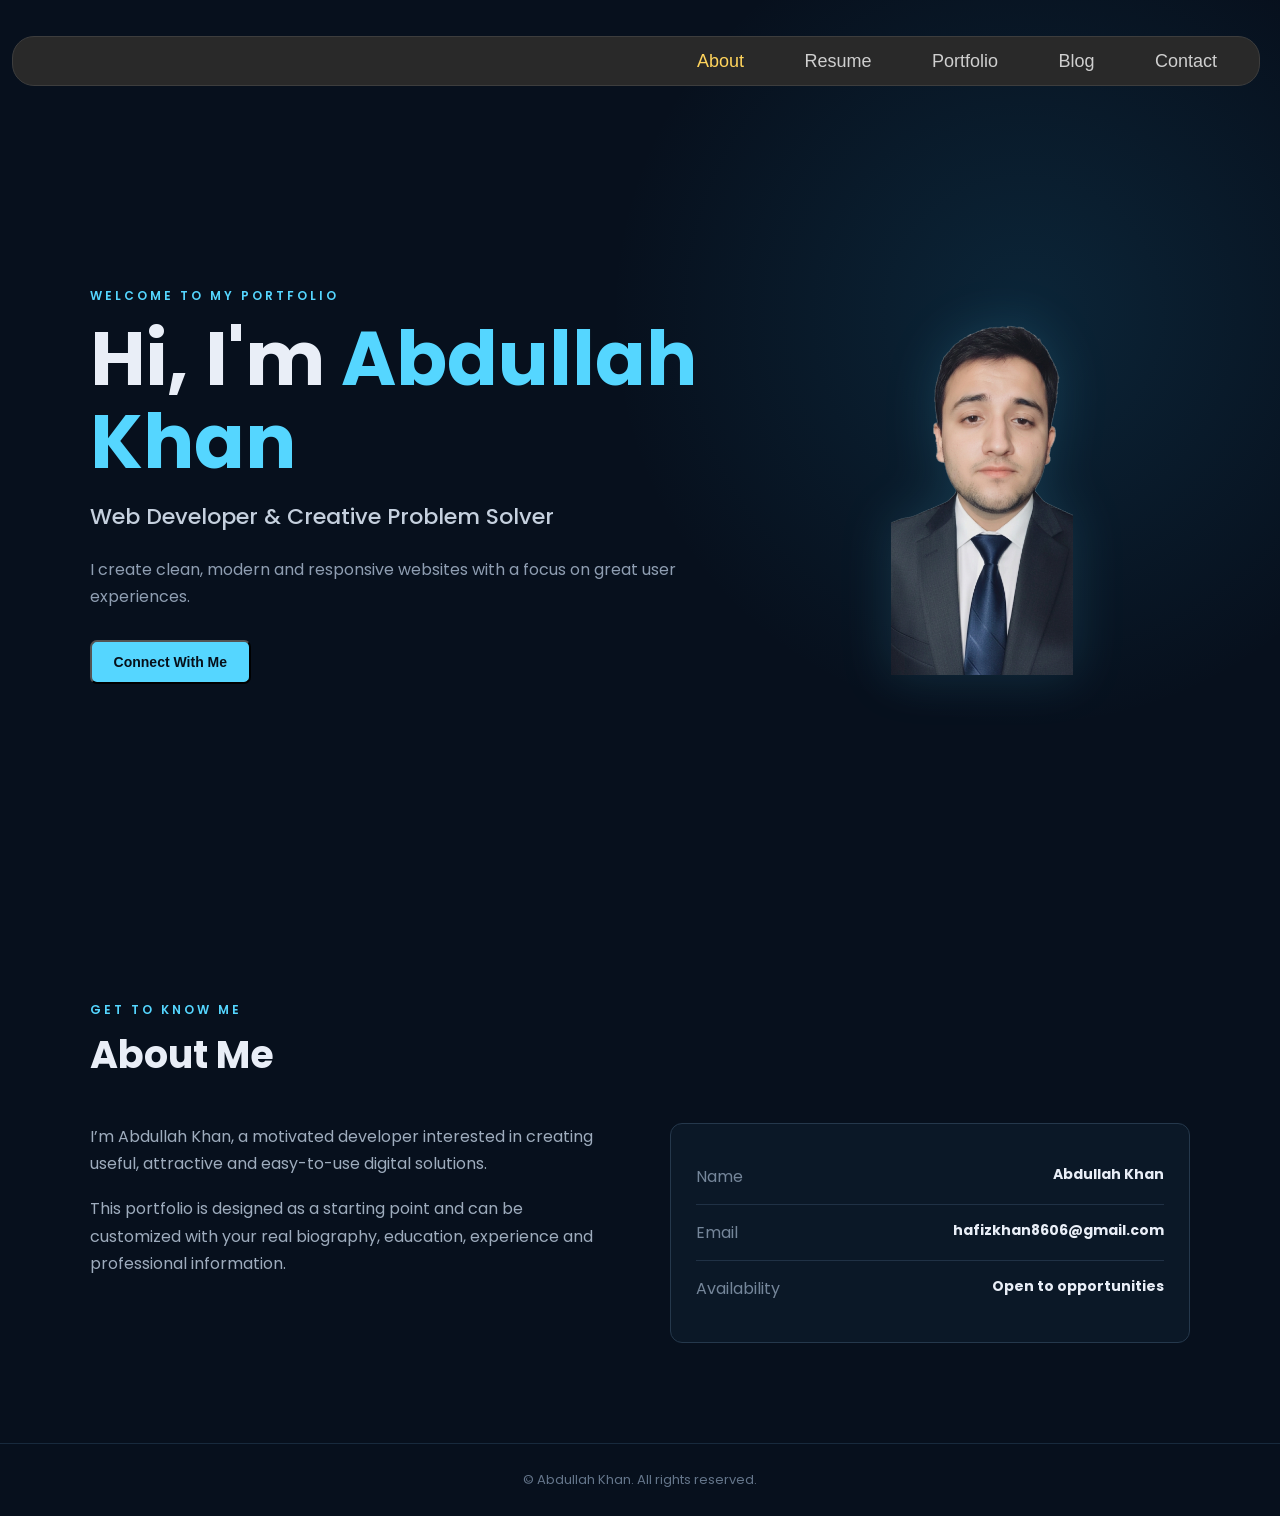
==== index.html @ 85e7c12f "Update website" ====
<!DOCTYPE html>
<html lang="en">
<head>
  <meta charset="UTF-8">
  <meta name="viewport" content="width=device-width, initial-scale=1.0">
  <title>Abdullah Khan | Programmer</title>
  <meta name="description" content="Abdullah Khan - Personal Portfolio">
  <link rel="preconnect" href="https://fonts.googleapis.com">
  <link rel="preconnect" href="https://fonts.gstatic.com" crossorigin>
  <link href="https://fonts.googleapis.com/css2?family=Poppins:wght@300;400;500;600;700;800&display=swap" rel="stylesheet">
  <link rel="stylesheet" href="style.css">
</head>
<body>
  <header class="header">
    <nav class="nav">
        <a href="#about" class="active">About</a>
        <a href="#resume">Resume</a>
        <a href="#portfolio">Portfolio</a>
        <a href="blog.html">Blog</a>
        <a href="#contact">Contact</a>
    </nav>
</header>

  <main>

    <!-- HERO SECTION -->
    <section id="home" class="hero">

        <div class="hero-text">

            <p class="eyebrow">
                WELCOME TO MY PORTFOLIO
            </p>

            <h1>
                Hi, I'm <span>Abdullah Khan</span>
            </h1>

            <h2>
                Web Developer &amp; Creative Problem Solver
            </h2>

            <p class="intro">
                I create clean, modern and responsive websites
                with a focus on great user experiences.
            </p>

        <div class="buttons">

    <button type="button" class="btn primary" id="connectBtn">
        Connect With Me
    </button>

</div>
        </div>


        <!-- PROFILE PHOTO -->
        <div class="hero-photo">

            <img
                src="abdullah.png"
                alt="Abdullah Khan"
            >

        </div>

    </section>


    <!-- ABOUT SECTION -->
    <section id="about" class="section">

        <div class="section-heading">

            <p class="eyebrow">
                GET TO KNOW ME
            </p>

            <h2>
                About Me
            </h2>

        </div>


        <div class="about-grid">

            <div>

                <p>
                    I’m Abdullah Khan, a motivated developer
                    interested in creating useful, attractive
                    and easy-to-use digital solutions.
                </p>

                <p>
                    This portfolio is designed as a starting point
                    and can be customized with your real biography,
                    education, experience and professional information.
                </p>

            </div>


            <div class="info-box">

                <div>
                    <span>Name</span>
                    <strong>Abdullah Khan</strong>
                </div>

                <div>
                    <span>Email</span>
                    <strong>hafizkhan8606@gmail.com</strong>
                </div>

                <div>
                    <span>Availability</span>
                    <strong>Open to opportunities</strong>
                </div>

            </div>

        </div>

    </section>
  </main>

  <footer>
    <p>© <span id="year"></span> Abdullah Khan. All rights reserved.</p>
  </footer>

  <script src="script.js"></script>
  </body>
</html>
---- style.css ----
/* =========================
   RESET & GLOBAL
========================= */

* {
    margin: 0;
    padding: 0;
    box-sizing: border-box;
}

html {
    scroll-behavior: smooth;
}

body {
    font-family: Poppins, sans-serif;
    color: #e9eef7;
    background: #07101d;
    line-height: 1.7;
    overflow-x: hidden;
}

a {
    text-decoration: none;
    color: inherit;
}


/* =========================
   HEADER / NAVIGATION
========================= */

.header {
    position: fixed;
    top: 36px;
    left: 12px;
    right: 20px;

    height: 50px;
    padding: 0 42px;

    display: flex;
    align-items: center;
    justify-content: flex-end;

    background: #292929;
    border: 1px solid #3d3d3d;
    border-radius: 22px;

    z-index: 1000;
}

.nav {
    width: 520px;

    display: flex;
    align-items: center;
    justify-content: space-between;
}

.nav a {
    color: #cfcfcf;
    font-family: Arial, sans-serif;
    font-size: 18px;
    font-weight: 400;

    white-space: nowrap;

    transition: color 0.2s ease;
}

.nav a:hover,
.nav a.active {
    color: #ffd45c;
}


/* =========================
   HERO SECTION
========================= */

.hero {
    min-height: 100vh;

    padding: 150px 7% 80px;

    display: grid;
    grid-template-columns: 1.2fr 0.8fr;

    align-items: center;

    gap: 60px;

    background:
        radial-gradient(
            circle at 80% 35%,
            rgba(31, 132, 178, 0.18),
            transparent 35%
        );
}

.hero-text {
    min-width: 0;
}

.eyebrow {
    margin-bottom: 12px;

    color: #55d6ff;

    font-size: 12px;
    font-weight: 600;

    letter-spacing: 3px;
}

.hero h1 {
    margin-bottom: 15px;

    font-size: clamp(42px, 6vw, 75px);
    line-height: 1.1;
}

.hero-text h1 span {
    color: #55d6ff;
}

.hero h2 {
    margin-bottom: 20px;

    color: #c5d0de;

    font-size: 22px;
    font-weight: 500;
}

.intro {
    max-width: 620px;

    color: #8f9eb2;

    font-size: 16px;
}


/* =========================
   BUTTONS
========================= */

.buttons {
    display: flex;

    gap: 15px;

    margin-top: 30px;
}

.btn {
    display: inline-block;

    padding: 12px 22px;

    border-radius: 7px;

    font-size: 14px;
    font-weight: 600;

    transition:
        transform 0.25s ease,
        box-shadow 0.25s ease,
        border-color 0.25s ease,
        color 0.25s ease;
}

.primary {
    background: #55d6ff;
    color: #06101a;
}

.primary:hover {
    transform: translateY(-2px);

    box-shadow:
        0 8px 25px rgba(85, 214, 255, 0.2);
}

.secondary {
    border: 1px solid #33465b;

    color: #dce6f2;
}

.secondary:hover {
    border-color: #55d6ff;
    color: #55d6ff;

    transform: translateY(-2px);
}


/* =========================
   HERO PHOTO
========================= */

.hero-photo {
    width: 290px;
    height: 380px;

    display: flex;

    align-items: flex-end;
    justify-content: center;

    justify-self: center;

    position: relative;

    perspective: 1200px;
}

.hero-photo img {
    width: 100%;
    height: 100%;

    object-fit: contain;
    object-position: bottom center;

    filter:
        drop-shadow(
            0 0 25px rgba(85, 214, 255, 0.15)
        );

    animation:
        portraitSpin 12s ease-in-out infinite;

    transform-origin: center center;
}


/* =========================
   PROFESSIONAL PORTRAIT SPIN
========================= */

@keyframes portraitSpin {

    0% {
        transform: rotateY(0deg);
    }

    35% {
        transform: rotateY(45deg);
    }

    50% {
        transform: rotateY(0deg);
    }

    65% {
        transform: rotateY(-45deg);
    }

    100% {
        transform: rotateY(0deg);
    }
}


/* =========================
   GENERAL SECTIONS
========================= */

.section {
    padding: 100px 7%;
}

.alt {
    background: #091522;
}

.section-heading {
    margin-bottom: 45px;
}

.section-heading h2 {
    font-size: 38px;
    line-height: 1.2;
}


/* =========================
   ABOUT
========================= */

.about-grid {
    display: grid;

    grid-template-columns: 1fr 1fr;

    gap: 60px;
}

.about-grid p {
    margin-bottom: 18px;

    color: #9eacbd;
}

.info-box {
    padding: 25px;

    background: #0b1827;

    border: 1px solid #25384c;
    border-radius: 12px;
}

.info-box div {
    padding: 14px 0;

    display: flex;

    justify-content: space-between;

    gap: 20px;

    border-bottom: 1px solid #203145;
}

.info-box div:last-child {
    border-bottom: none;
}

.info-box span {
    color: #75869a;
}

.info-box strong {
    font-size: 14px;

    text-align: right;

    word-break: break-word;
}


/* =========================
   SKILLS
========================= */

.skills-grid {
    display: grid;

    grid-template-columns: repeat(4, 1fr);

    gap: 18px;
}

.skill {
    padding: 28px;

    background: #0b1827;

    border: 1px solid #24384d;
    border-radius: 12px;

    transition:
        transform 0.25s ease,
        border-color 0.25s ease;
}

.skill:hover {
    transform: translateY(-5px);

    border-color: #55d6ff;
}

.skill-icon {
    margin-bottom: 20px;

    color: #55d6ff;

    font-size: 22px;
    font-weight: 800;
}

.skill h3 {
    margin-bottom: 8px;
}

.skill p {
    color: #8797aa;

    font-size: 14px;
}


/* =========================
   PROJECTS
========================= */

.projects-grid {
    display: grid;

    grid-template-columns: repeat(3, 1fr);

    gap: 18px;
}

.project {
    padding: 28px;

    background: #0b1827;

    border: 1px solid #24384d;
    border-radius: 12px;

    transition:
        transform 0.25s ease,
        border-color 0.25s ease;
}

.project:hover {
    transform: translateY(-5px);

    border-color: #55d6ff;
}

.project-top {
    margin-bottom: 45px;

    color: #55d6ff;

    font-size: 13px;
}

.project h3 {
    margin-bottom: 8px;
}

.project p {
    color: #8797aa;

    font-size: 14px;
}

.project span {
    display: block;

    margin-top: 20px;

    color: #61758b;

    font-size: 12px;
}


/* =========================
   CONTACT
========================= */

.contact {
    padding-bottom: 120px;
}

.contact-card {
    padding: 35px;

    display: flex;

    align-items: center;
    justify-content: space-between;

    gap: 30px;

    background: #0b1827;

    border: 1px solid #263a4e;
    border-radius: 15px;
}

.contact-card h3 {
    font-size: 25px;
}

.contact-card p {
    color: #8797aa;
}


/* =========================
   FOOTER
========================= */

footer {
    padding: 25px 7%;

    border-top: 1px solid #182a3d;

    color: #64758a;

    font-size: 13px;

    text-align: center;
}


/* =========================
   TABLET
========================= */

@media (max-width: 900px) {

    /* HEADER */

    .header {
        left: 10px;
        right: 10px;

        padding: 0 25px;
    }

    .nav {
        width: 500px;
    }

    .nav a {
        font-size: 16px;
    }


    /* HERO */

    .hero {
        grid-template-columns: 1fr;

        padding:
            120px
            7%
            70px;

        gap: 30px;

        text-align: center;
    }

    .hero-text {
        width: 100%;
    }

    .intro {
        margin: 0 auto;
    }

    .buttons {
        justify-content: center;
    }

    .hero-photo {
        width: 250px;
        height: 330px;

        margin: 0 auto;
    }


    /* ABOUT */

    .about-grid {
        grid-template-columns: 1fr;

        gap: 30px;
    }


    /* SKILLS */

    .skills-grid {
        grid-template-columns: repeat(2, 1fr);
    }


    /* PROJECTS */

    .projects-grid {
        grid-template-columns: repeat(2, 1fr);
    }


    /* CONTACT */

    .contact-card {
        flex-direction: column;

        align-items: flex-start;
    }
}


/* =========================
   MOBILE
========================= */

@media (max-width: 600px) {

    /* HEADER */

    .header {
        top: 12px;

        left: 8px;
        right: 8px;

        height: 48px;

        padding: 0 14px;

        border-radius: 18px;
    }

    .nav {
        width: 100%;

        gap: 5px;
    }

    .nav a {
        font-size: 12px;

        white-space: nowrap;
    }


    /* HERO */

    .hero {
        min-height: auto;

        padding:
            105px
            6%
            65px;

        display: flex;

        flex-direction: column;

        gap: 25px;

        text-align: center;
    }


    /* HERO TEXT */

    .eyebrow {
        margin-bottom: 10px;

        font-size: 9px;

        letter-spacing: 2px;
    }

    .hero h1 {
        margin-bottom: 12px;

        font-size: clamp(32px, 9vw, 42px);

        line-height: 1.15;
    }

    .hero h2 {
        margin-bottom: 16px;

        font-size: 17px;

        line-height: 1.4;
    }

    .intro {
        font-size: 14px;

        line-height: 1.7;
    }


    /* PHOTO */

    .hero-photo {
        width: 210px;
        height: 280px;

        margin: 0 auto;
    }


    /* BUTTONS */

    .buttons {
        width: 100%;

        flex-direction: column;

        align-items: center;

        gap: 12px;

        margin-top: 25px;
    }

    .btn {
        width: 100%;

        max-width: 260px;

        text-align: center;

        padding: 11px 20px;
    }


    /* SECTIONS */

    .section {
        padding: 70px 6%;
    }

    .section-heading {
        margin-bottom: 30px;
    }

    .section-heading h2 {
        font-size: 30px;
    }


    /* ABOUT */

    .about-grid {
        grid-template-columns: 1fr;

        gap: 25px;
    }

    .about-grid p {
        font-size: 14px;
    }


    /* INFO BOX */

    .info-box {
        padding: 18px;
    }

    .info-box div {
        padding: 12px 0;

        flex-wrap: wrap;

        gap: 5px 15px;
    }

    .info-box strong {
        font-size: 13px;

        text-align: right;

        max-width: 70%;
    }


    /* SKILLS */

    .skills-grid {
        grid-template-columns: 1fr;

        gap: 15px;
    }

    .skill {
        padding: 22px;
    }


    /* PROJECTS */

    .projects-grid {
        grid-template-columns: 1fr;

        gap: 15px;
    }

    .project {
        padding: 22px;
    }

    .project-top {
        margin-bottom: 30px;
    }


    /* CONTACT */

    .contact {
        padding-bottom: 80px;
    }

    .contact-card {
        padding: 25px;

        gap: 20px;
    }

    .contact-card h3 {
        font-size: 21px;

        line-height: 1.4;
    }

    .contact-card p {
        font-size: 14px;
    }

    .contact-card .btn {
        max-width: 100%;

        word-break: break-word;
    }


    /* FOOTER */

    footer {
        padding: 20px 6%;

        font-size: 12px;
    }
}


/* =========================
   VERY SMALL PHONES
========================= */

@media (max-width: 380px) {

    /* HEADER */

    .header {
        padding: 0 10px;
    }

    .nav {
        gap: 3px;
    }

    .nav a {
        font-size: 10px;
    }


    /* HERO */

    .hero {
        padding-top: 95px;
    }

    .hero h1 {
        font-size: 31px;
    }

    .hero h2 {
        font-size: 15px;
    }

    .intro {
        font-size: 13px;
    }


    /* PHOTO */

    .hero-photo {
        width: 185px;
        height: 250px;
    }


    /* SECTIONS */

    .section-heading h2 {
        font-size: 27px;
    }

    .info-box strong {
        max-width: 65%;
        font-size: 12px;
    }
}
/* =========================
   BLOG PAGE
========================= */

.blog-article {
    max-width: 900px;
    margin: 0 auto;
    padding: 150px 7% 100px;
}

.blog-article .section-heading {
    margin-bottom: 55px;
}

.blog-article .section-heading h1 {
    font-size: clamp(38px, 5vw, 58px);
    line-height: 1.15;
    margin-bottom: 12px;
}

.blog-meta {
    color: #718399;
    font-size: 14px;
}

.blog-content {
    color: #aab7c7;
    font-size: 16px;
    line-height: 1.9;
}

.blog-content p {
    margin-bottom: 24px;
}

.blog-content h2 {
    margin-top: 55px;
    margin-bottom: 18px;
    color: #e9eef7;
    font-size: 30px;
    line-height: 1.3;
}

.blog-content strong {
    color: #dce6f2;
}

.blog-ending {
    margin-top: 65px;
    padding: 30px;
    background: #0b1827;
    border: 1px solid #263a4e;
    border-radius: 12px;
}

.blog-ending h2 {
    margin-top: 0;
    color: #55d6ff;
    font-size: 24px;
}

.blog-ending p {
    margin-bottom: 0;
}

.blog-back {
    margin-top: 45px;
}

@media (max-width: 600px) {

    .blog-article {
        padding: 100px 6% 70px;
    }

    .blog-article .section-heading {
        margin-bottom: 35px;
    }

    .blog-article .section-heading h1 {
        font-size: 34px;
    }

    .blog-content {
        font-size: 14px;
        line-height: 1.8;
    }

    .blog-content h2 {
        margin-top: 40px;
        font-size: 25px;
    }

    .blog-ending {
        padding: 22px;
    }
}
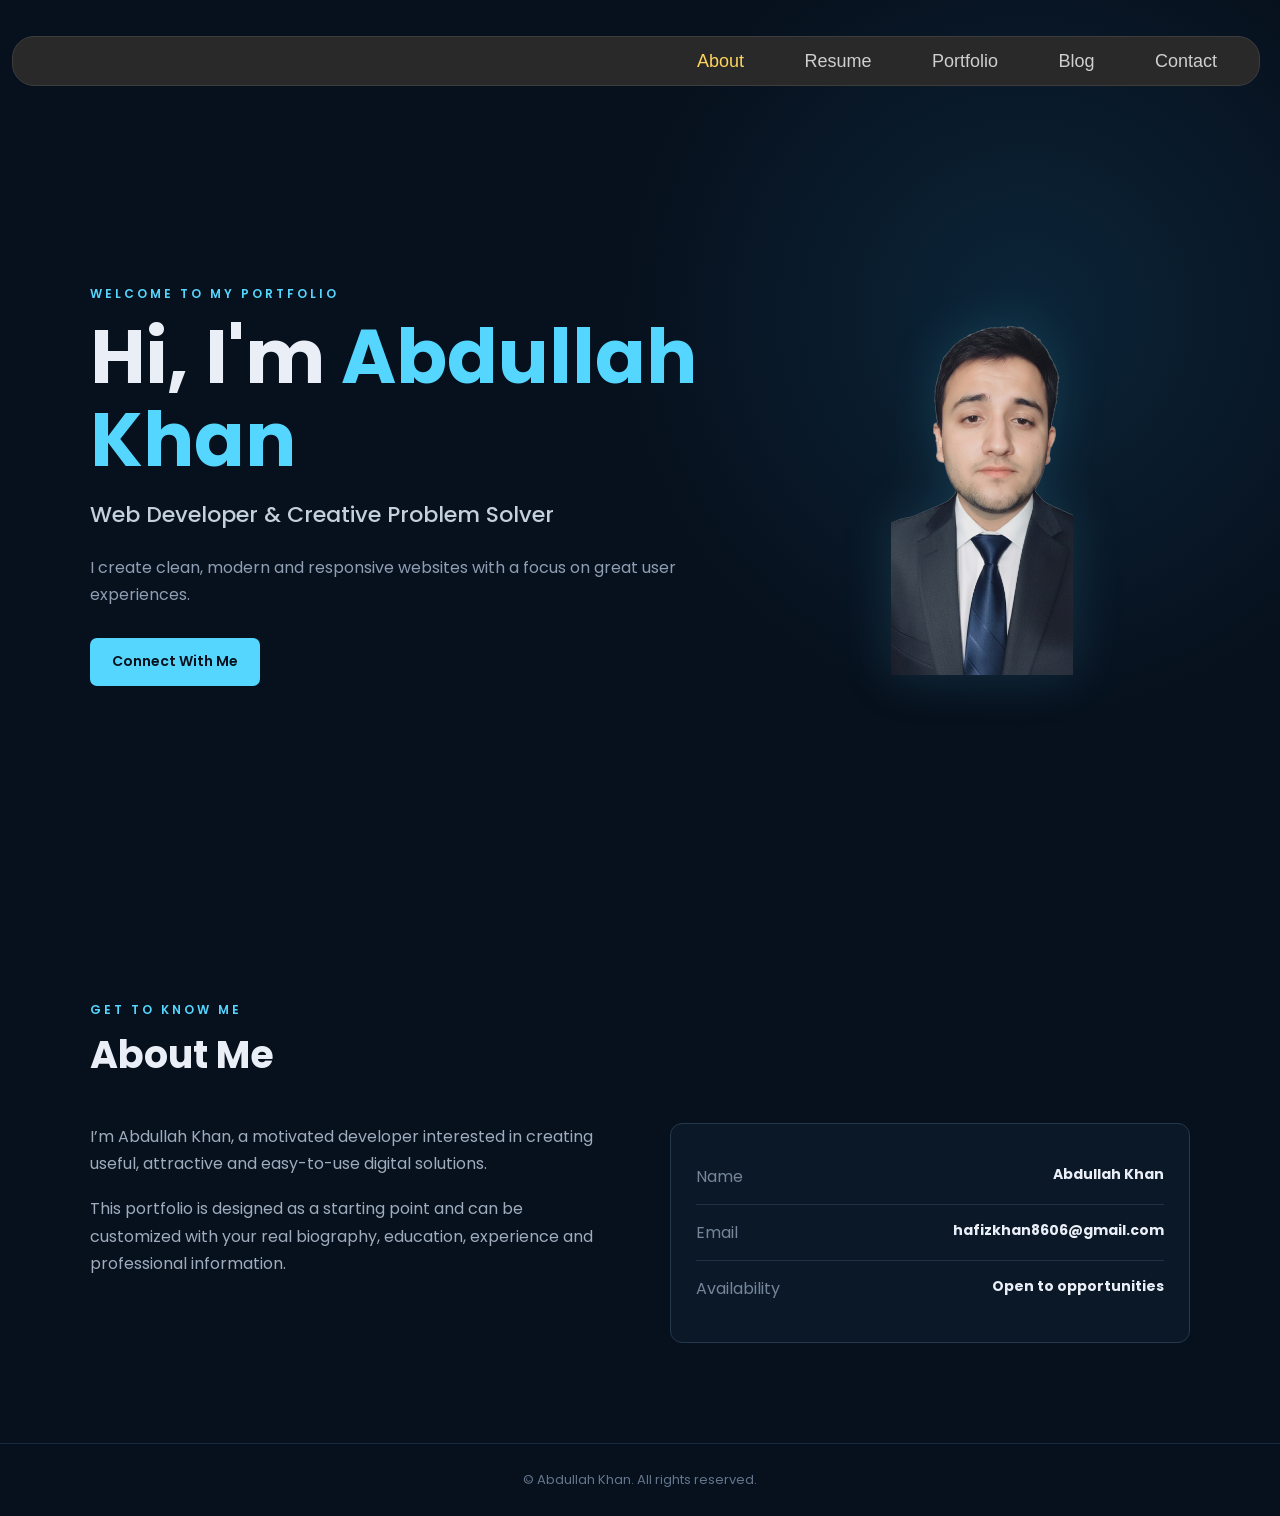
==== commit 4907d0be: "Update website" ====
--- a/index.html
+++ b/index.html
@@ -47,9 +47,9 @@
 
         <div class="buttons">
 
-    <button type="button" class="btn primary" id="connectBtn">
+    <a href="connect.html" class="btn primary">
         Connect With Me
-    </button>
+    </a>
 
 </div>
         </div>
--- a/style.css
+++ b/style.css
@@ -994,3 +994,184 @@
         padding: 22px;
     }
 }
+/* =========================
+   CONNECT PAGE
+========================= */
+
+.connect-page {
+    min-height: 100vh;
+
+    padding: 150px 7% 80px;
+
+    display: flex;
+
+    align-items: center;
+    justify-content: center;
+
+    background:
+        radial-gradient(
+            circle at 50% 35%,
+            rgba(31, 132, 178, 0.12),
+            transparent 40%
+        );
+}
+
+.connect-content {
+    width: 100%;
+    max-width: 600px;
+
+    text-align: center;
+}
+
+.connect-content h1 {
+    margin-bottom: 18px;
+
+    font-size: clamp(42px, 6vw, 65px);
+
+    line-height: 1.1;
+}
+
+.connect-intro {
+    max-width: 520px;
+
+    margin: 0 auto 40px;
+
+    color: #8f9eb2;
+
+    font-size: 16px;
+}
+
+.connect-buttons {
+    display: flex;
+
+    flex-direction: column;
+
+    gap: 15px;
+
+    width: 100%;
+}
+
+.connect-button {
+    width: 100%;
+
+    padding: 18px 22px;
+
+    display: flex;
+
+    align-items: center;
+
+    gap: 18px;
+
+    background: #0b1827;
+
+    border: 1px solid #25384c;
+
+    border-radius: 12px;
+
+    text-align: left;
+
+    transition:
+        transform 0.25s ease,
+        border-color 0.25s ease,
+        background 0.25s ease;
+}
+
+.connect-button:hover {
+    transform: translateY(-3px);
+
+    border-color: #55d6ff;
+
+    background: #0e1e2f;
+}
+
+.connect-button-icon {
+    width: 48px;
+    height: 48px;
+
+    display: flex;
+
+    align-items: center;
+    justify-content: center;
+
+    flex-shrink: 0;
+
+    border-radius: 10px;
+
+    background: #12283a;
+
+    color: #55d6ff;
+
+    font-size: 19px;
+    font-weight: 700;
+}
+
+.connect-button-text {
+    min-width: 0;
+}
+
+.connect-button-text strong {
+    display: block;
+
+    margin-bottom: 3px;
+
+    color: #e9eef7;
+
+    font-size: 16px;
+}
+
+.connect-button-text small {
+    display: block;
+
+    color: #75869a;
+
+    font-size: 13px;
+
+    word-break: break-word;
+}
+
+.back-button {
+    display: inline-block;
+
+    margin-top: 35px;
+}
+
+
+/* =========================
+   CONNECT PAGE MOBILE
+========================= */
+
+@media (max-width: 600px) {
+
+    .connect-page {
+        padding:
+            105px
+            6%
+            65px;
+    }
+
+    .connect-content h1 {
+        font-size: 38px;
+    }
+
+    .connect-intro {
+        font-size: 14px;
+    }
+
+    .connect-button {
+        padding: 15px;
+    }
+
+    .connect-button-icon {
+        width: 42px;
+        height: 42px;
+    }
+
+    .connect-button-text strong {
+        font-size: 15px;
+    }
+
+    .connect-button-text small {
+        font-size: 12px;
+    }
+
+}
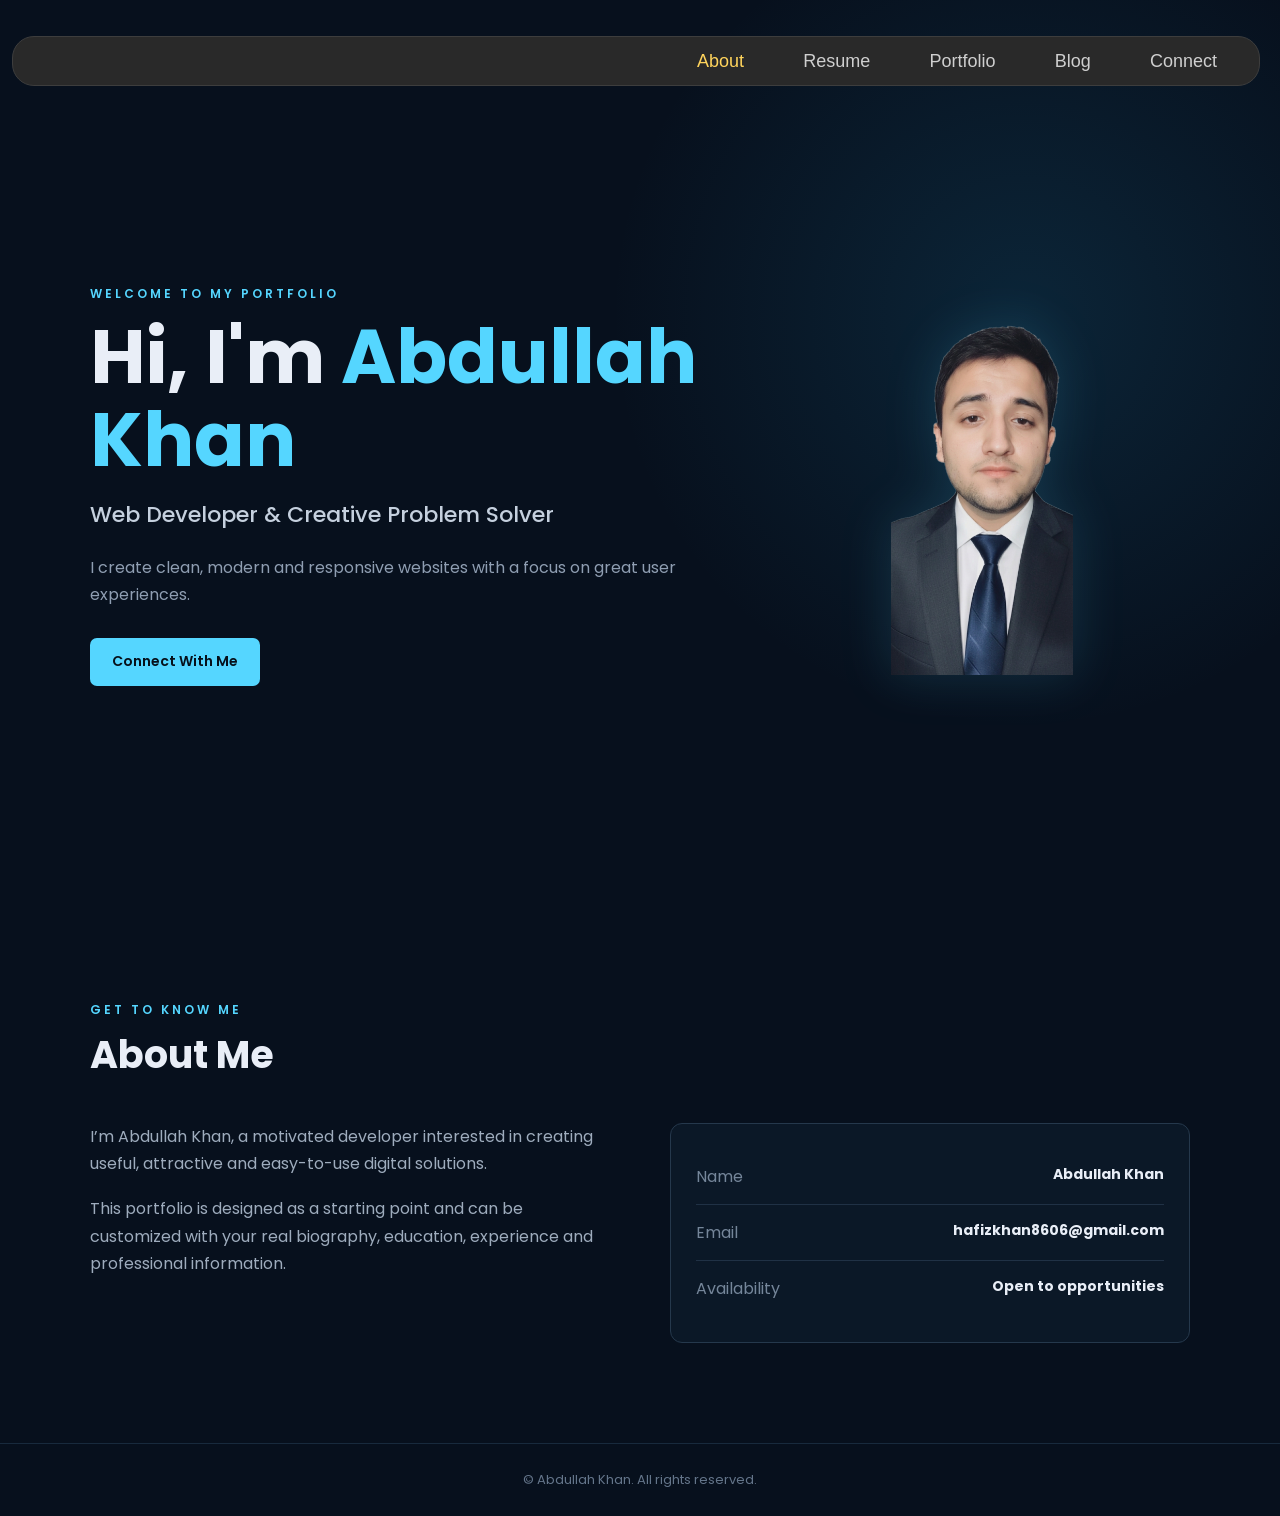
==== commit 81e26f7f: "Update website" ====
--- a/index.html
+++ b/index.html
@@ -8,6 +8,7 @@
   <link rel="preconnect" href="https://fonts.googleapis.com">
   <link rel="preconnect" href="https://fonts.gstatic.com" crossorigin>
   <link href="https://fonts.googleapis.com/css2?family=Poppins:wght@300;400;500;600;700;800&display=swap" rel="stylesheet">
+
   <link rel="stylesheet" href="style.css">
 </head>
 <body>
@@ -17,7 +18,9 @@
         <a href="#resume">Resume</a>
         <a href="#portfolio">Portfolio</a>
         <a href="blog.html">Blog</a>
-        <a href="#contact">Contact</a>
+       <a href="connect.html">
+    Connect
+</a>
     </nav>
 </header>
 
--- a/style.css
+++ b/style.css
@@ -1089,7 +1089,6 @@
     height: 48px;
 
     display: flex;
-
     align-items: center;
     justify-content: center;
 
@@ -1098,11 +1097,14 @@
     border-radius: 10px;
 
     background: #12283a;
-
     color: #55d6ff;
-
-    font-size: 19px;
-    font-weight: 700;
+}
+
+.connect-button-icon svg {
+    width: 22px;
+    height: 22px;
+
+    fill: currentColor;
 }
 
 .connect-button-text {
@@ -1174,4 +1176,9 @@
         font-size: 12px;
     }
 
+}
+.connect-button-icon img {
+    width: 28px;
+    height: 28px;
+    display: block;
 }
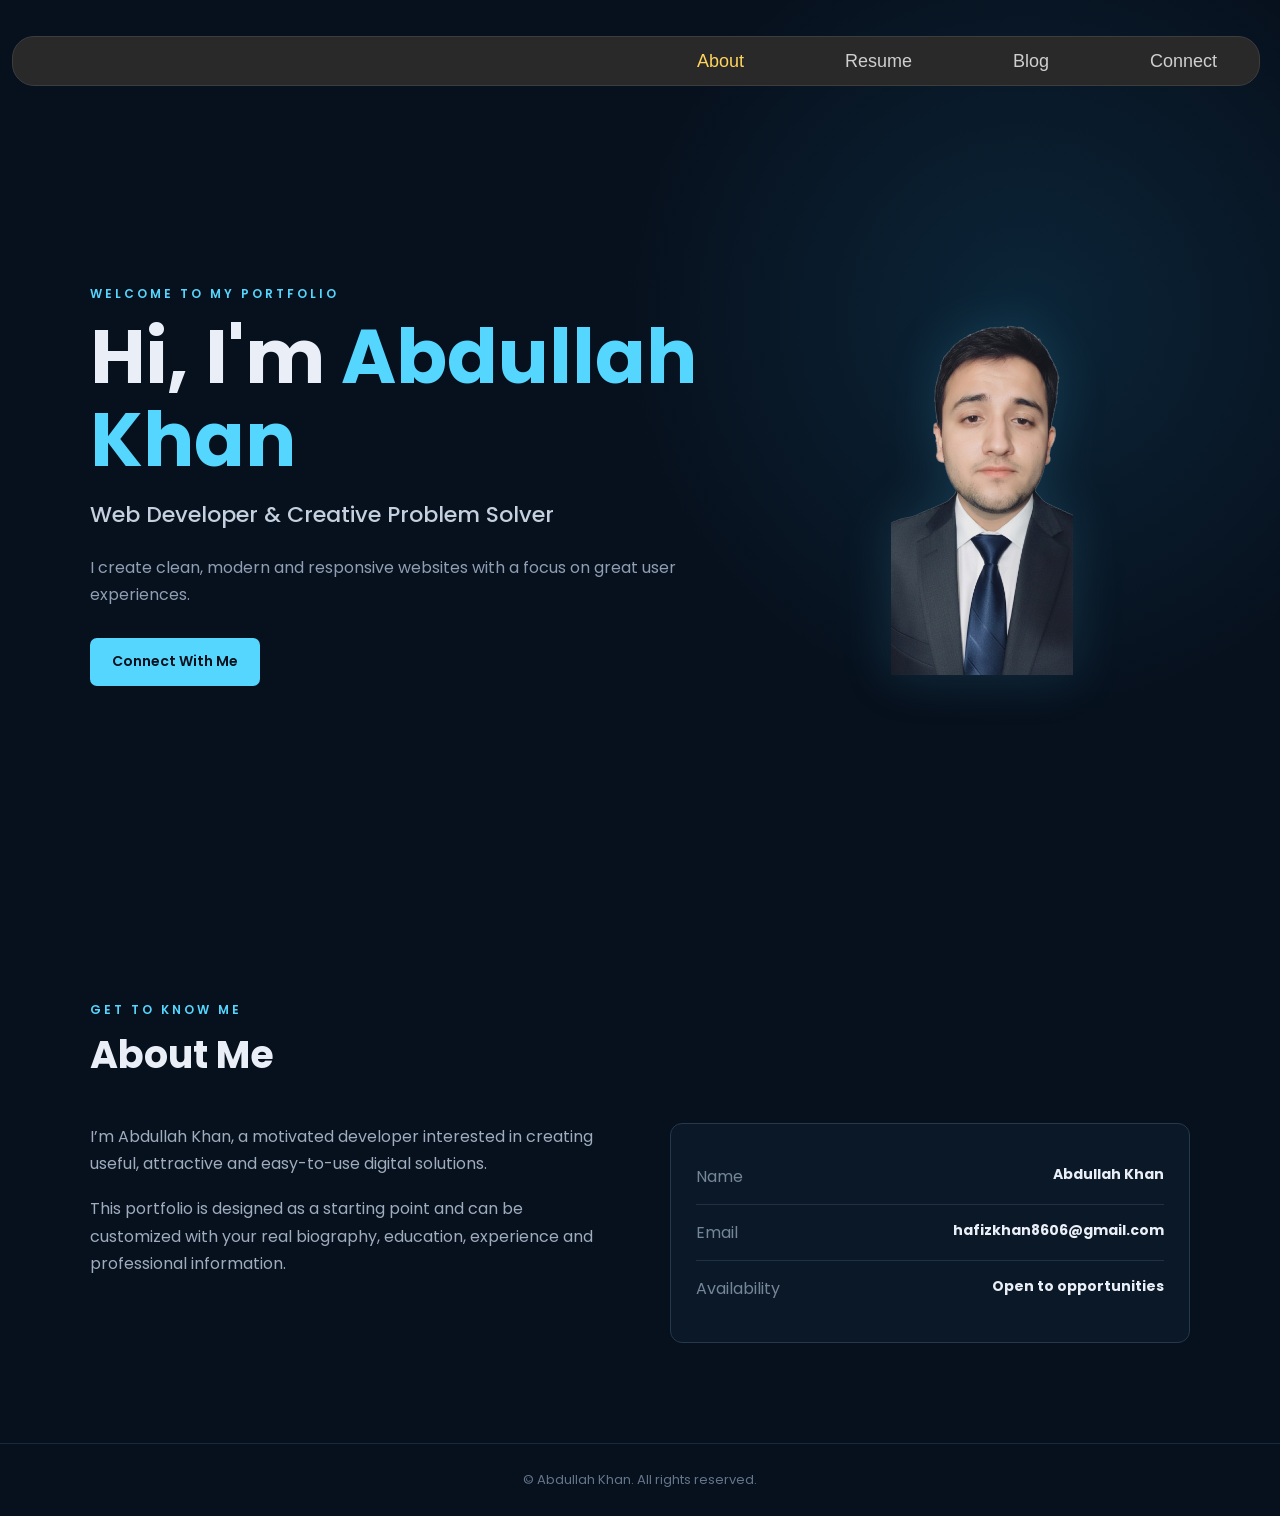
==== commit faac4307: "Update website" ====
--- a/index.html
+++ b/index.html
@@ -15,8 +15,7 @@
   <header class="header">
     <nav class="nav">
         <a href="#about" class="active">About</a>
-        <a href="#resume">Resume</a>
-        <a href="#portfolio">Portfolio</a>
+        <a href="resume.html">Resume</a>
         <a href="blog.html">Blog</a>
        <a href="connect.html">
     Connect
--- a/style.css
+++ b/style.css
@@ -1181,4 +1181,349 @@
     width: 28px;
     height: 28px;
     display: block;
+}
+/* =========================
+   RESUME PAGE
+========================= */
+
+.resume-container {
+    width: min(1050px, 90%);
+    margin: 0 auto;
+    padding: 90px 0;
+}
+
+/* =========================
+   RESUME HEADER
+========================= */
+
+.resume-header {
+    padding-bottom: 45px;
+    border-bottom: 1px solid #263a4e;
+}
+
+.resume-header h1 {
+    font-size: clamp(44px, 6vw, 68px);
+    line-height: 1.05;
+    letter-spacing: -1px;
+    margin-bottom: 12px;
+}
+
+.resume-header h1 span {
+    color: #55d6ff;
+}
+
+.job-title {
+    color: #c5d0de;
+    font-size: 21px;
+    font-weight: 500;
+    margin-bottom: 22px;
+}
+
+.contact-info {
+    display: flex;
+    align-items: center;
+    flex-wrap: wrap;
+    gap: 12px;
+    color: #8192a7;
+    font-size: 14px;
+}
+
+.contact-info a {
+    transition: color 0.2s ease;
+}
+
+.contact-info a:hover {
+    color: #55d6ff;
+}
+
+/* =========================
+   RESUME SECTIONS
+========================= */
+
+.resume-section {
+    padding: 42px 0;
+    border-bottom: 1px solid #1b2d40;
+}
+
+.resume-section:last-child {
+    border-bottom: none;
+}
+
+.section-title {
+    margin-bottom: 12px;
+    color: #55d6ff;
+    font-size: 12px;
+    font-weight: 700;
+    letter-spacing: 3px;
+    text-transform: uppercase;
+}
+
+.resume-section h2 {
+    margin-bottom: 18px;
+    color: #e9eef7;
+    font-size: 28px;
+    line-height: 1.25;
+}
+
+.resume-section > p:not(.section-title) {
+    max-width: 850px;
+    color: #9eacbd;
+    font-size: 15px;
+    line-height: 1.9;
+}
+
+/* =========================
+   SKILLS
+========================= */
+
+.skills {
+    display: grid;
+    grid-template-columns: repeat(3, 1fr);
+    gap: 16px;
+    margin-top: 25px;
+}
+
+.skill {
+    padding: 22px;
+    background: #0b1827;
+    border: 1px solid #24384d;
+    border-radius: 12px;
+    transition:
+        transform 0.25s ease,
+        border-color 0.25s ease,
+        background 0.25s ease;
+}
+
+.skill:hover {
+    transform: translateY(-4px);
+    border-color: #55d6ff;
+    background: #0d1c2c;
+}
+
+.skill strong {
+    display: block;
+    margin-bottom: 6px;
+    color: #e9eef7;
+    font-size: 15px;
+}
+
+.skill span {
+    color: #7f90a5;
+    font-size: 13px;
+    line-height: 1.5;
+}
+
+/* =========================
+   EXPERIENCE
+========================= */
+
+.experience-item {
+    position: relative;
+    padding-left: 24px;
+    border-left: 2px solid #24384d;
+}
+
+.experience-item h3 {
+    margin-bottom: 12px;
+    color: #e9eef7;
+    font-size: 20px;
+}
+
+.experience-item ul {
+    padding-left: 20px;
+    color: #9eacbd;
+}
+
+.experience-item li {
+    margin-bottom: 9px;
+    padding-left: 5px;
+    font-size: 14px;
+    line-height: 1.7;
+}
+
+.experience-item li::marker {
+    color: #55d6ff;
+}
+
+/* =========================
+   PROJECTS
+========================= */
+
+.projects {
+    display: grid;
+    grid-template-columns: repeat(2, 1fr);
+    gap: 18px;
+    margin-top: 25px;
+}
+
+.project {
+    padding: 25px;
+    background: #0b1827;
+    border: 1px solid #24384d;
+    border-radius: 12px;
+    transition:
+        transform 0.25s ease,
+        border-color 0.25s ease;
+}
+
+.project:hover {
+    transform: translateY(-4px);
+    border-color: #55d6ff;
+}
+
+.project h3 {
+    margin-bottom: 10px;
+    color: #e9eef7;
+    font-size: 18px;
+}
+
+.project p {
+    margin-bottom: 15px;
+    color: #8797aa;
+    font-size: 14px;
+    line-height: 1.7;
+}
+
+.project-tech {
+    color: #55d6ff;
+    font-size: 12px;
+    font-weight: 600;
+}
+
+/* =========================
+   EDUCATION
+========================= */
+
+.education-item {
+    padding: 22px 25px;
+    background: #0b1827;
+    border: 1px solid #24384d;
+    border-radius: 12px;
+}
+
+.education-item h3 {
+    margin-bottom: 7px;
+    color: #e9eef7;
+    font-size: 19px;
+}
+
+.education-item p {
+    color: #8797aa;
+    font-size: 14px;
+    line-height: 1.7;
+}
+
+/* =========================
+   CONTACT
+========================= */
+
+.resume-section .back-button {
+    display: inline-block;
+    margin-top: 22px;
+    padding: 11px 20px;
+    border: 1px solid #33465b;
+    border-radius: 7px;
+    color: #dce6f2;
+    font-size: 14px;
+    font-weight: 600;
+    transition:
+        transform 0.25s ease,
+        border-color 0.25s ease,
+        color 0.25s ease;
+}
+
+.resume-section .back-button:hover {
+    transform: translateY(-2px);
+    border-color: #55d6ff;
+    color: #55d6ff;
+}
+
+/* =========================
+   RESUME MOBILE
+========================= */
+
+@media (max-width: 700px) {
+
+    .resume-container {
+        width: 88%;
+        padding: 70px 0;
+    }
+
+    .resume-header {
+        padding-bottom: 35px;
+    }
+
+    .resume-header h1 {
+        font-size: 42px;
+    }
+
+    .job-title {
+        font-size: 17px;
+    }
+
+    .contact-info {
+        flex-direction: column;
+        align-items: flex-start;
+        gap: 5px;
+    }
+
+    .contact-info span:nth-of-type(odd) {
+        display: none;
+    }
+
+    .resume-section {
+        padding: 35px 0;
+    }
+
+    .resume-section h2 {
+        font-size: 25px;
+    }
+
+    .skills {
+        grid-template-columns: 1fr 1fr;
+    }
+
+    .projects {
+        grid-template-columns: 1fr;
+    }
+}
+
+/* =========================
+   SMALL PHONES
+========================= */
+
+@media (max-width: 450px) {
+
+    .resume-container {
+        width: 86%;
+        padding: 55px 0;
+    }
+
+    .resume-header h1 {
+        font-size: 36px;
+    }
+
+    .job-title {
+        font-size: 16px;
+    }
+
+    .resume-section {
+        padding: 30px 0;
+    }
+
+    .skills {
+        grid-template-columns: 1fr;
+    }
+
+    .skill {
+        padding: 20px;
+    }
+
+    .project {
+        padding: 21px;
+    }
+
+    .experience-item {
+        padding-left: 18px;
+    }
 }
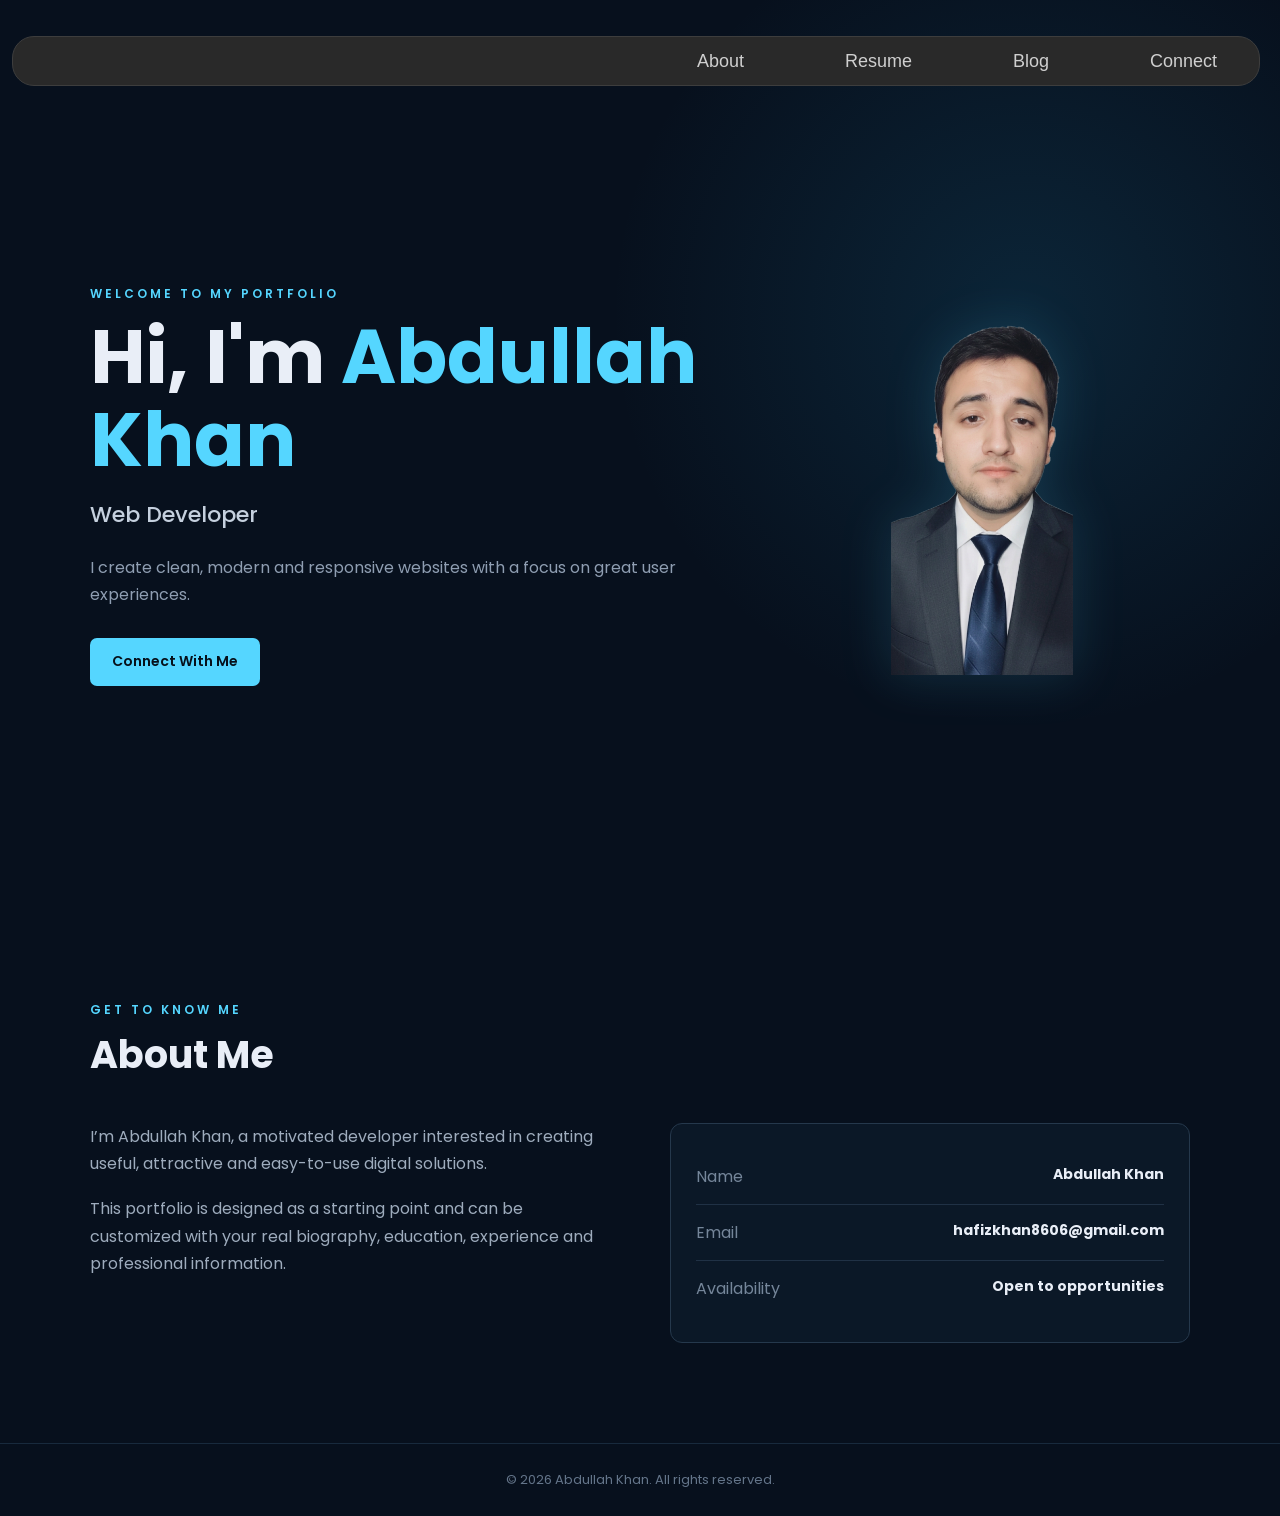
==== commit f288aa2a: "Update entire website" ====
--- a/index.html
+++ b/index.html
@@ -87,42 +87,26 @@
 
 
         <div class="about-grid">
+    <div class="about-left">
+        <p>
+            I’m Abdullah Khan, a motivated developer
+            interested in creating useful, attractive
+            and easy-to-use digital solutions.
+        </p>
 
-            <div>
+        <p>
+            This portfolio is designed as a starting point
+            and can be customized with your real biography,
+            education, experience and professional information.
+        </p>
+    </div>
 
-                <p>
-                    I’m Abdullah Khan, a motivated developer
-                    interested in creating useful, attractive
-                    and easy-to-use digital solutions.
-                </p>
-
-                <p>
-                    This portfolio is designed as a starting point
-                    and can be customized with your real biography,
-                    education, experience and professional information.
-                </p>
-
-            </div>
-
-
-            <div class="info-box">
-
-                <div>
-                    <span>Name</span>
-                    <strong>Abdullah Khan</strong>
-                </div>
-
-                <div>
-                    <span>Email</span>
-                    <strong>hafizkhan8606@gmail.com</strong>
-                </div>
-
-                <div>
-                    <span>Availability</span>
-                    <strong>Open to opportunities</strong>
-                </div>
-
-            </div>
+    <div class="info-box about-right">
+        <div><span>Name</span><strong>Abdullah Khan</strong></div>
+        <div><span>Email</span><strong>hafizkhan8606@gmail.com</strong></div>
+        <div><span>Availability</span><strong>Open to opportunities</strong></div>
+    </div>
+</div>
 
         </div>
 
--- a/style.css
+++ b/style.css
@@ -1526,4 +1526,33 @@
     .experience-item {
         padding-left: 18px;
     }
+}
+.reveal {
+    opacity: 0;
+    transform: translateY(30px);
+    transition: opacity 0.7s ease, transform 0.7s ease;
+}
+
+.reveal.show {
+    opacity: 1;
+    transform: translateY(0);
+}
+/* ABOUT SCROLL ANIMATION */
+
+.about-left {
+    opacity: 0;
+    transform: translateX(-60px);
+    transition: opacity 0.8s ease, transform 0.8s ease;
+}
+
+.about-right {
+    opacity: 0;
+    transform: translateX(60px);
+    transition: opacity 0.8s ease, transform 0.8s ease;
+}
+
+.about-left.show,
+.about-right.show {
+    opacity: 1;
+    transform: translateX(0);
 }
